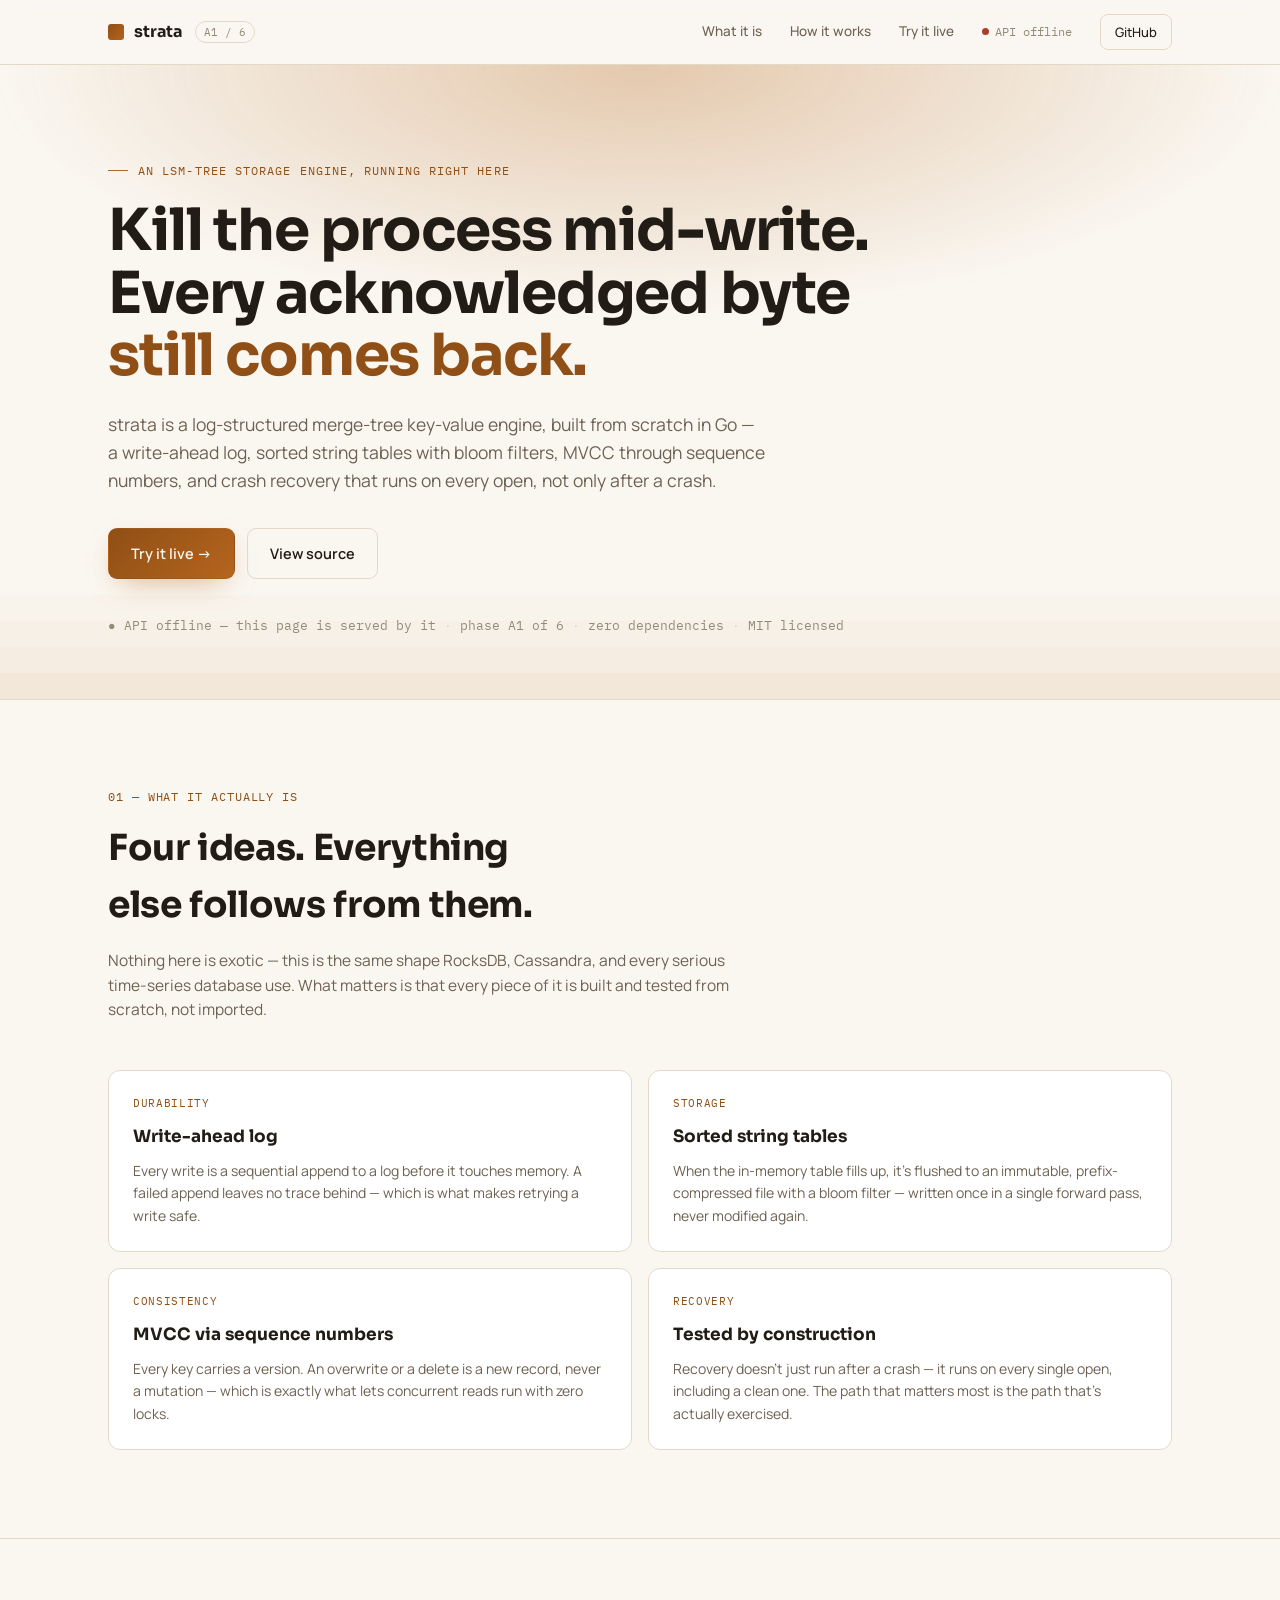
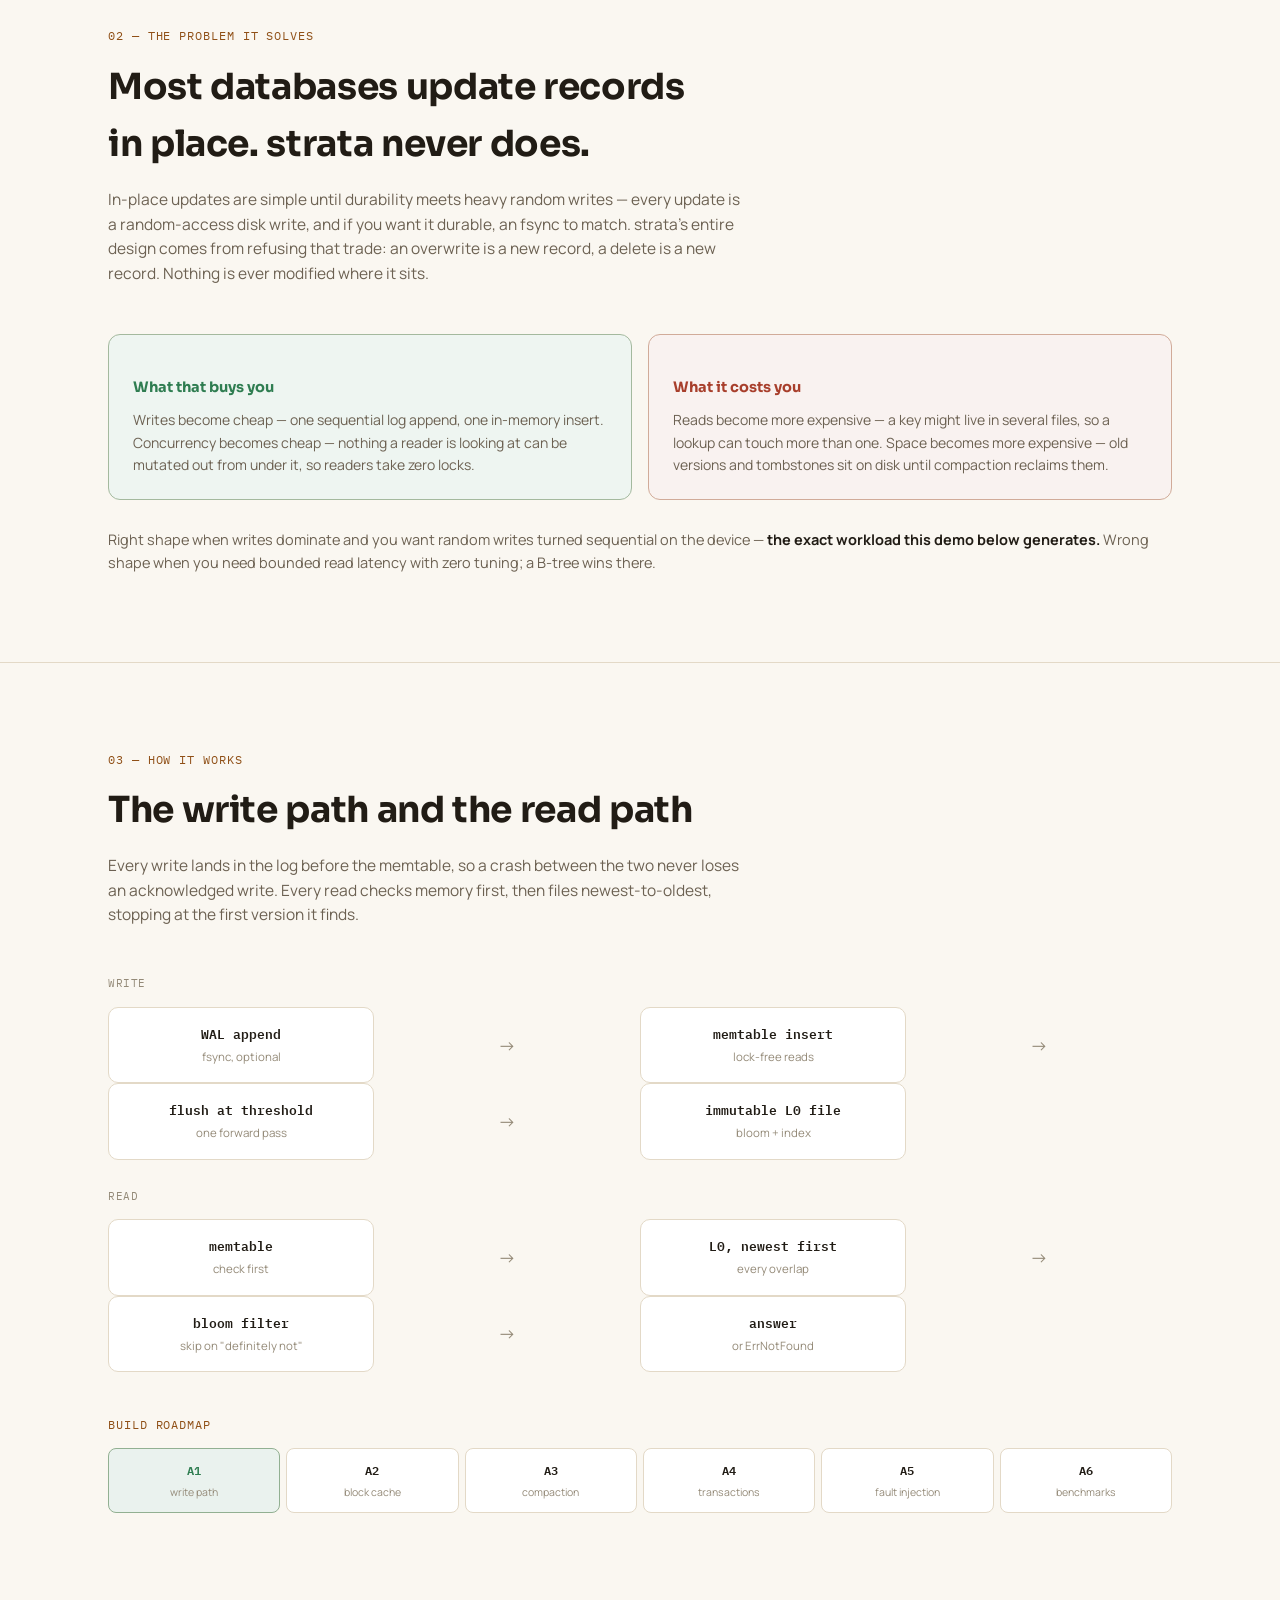
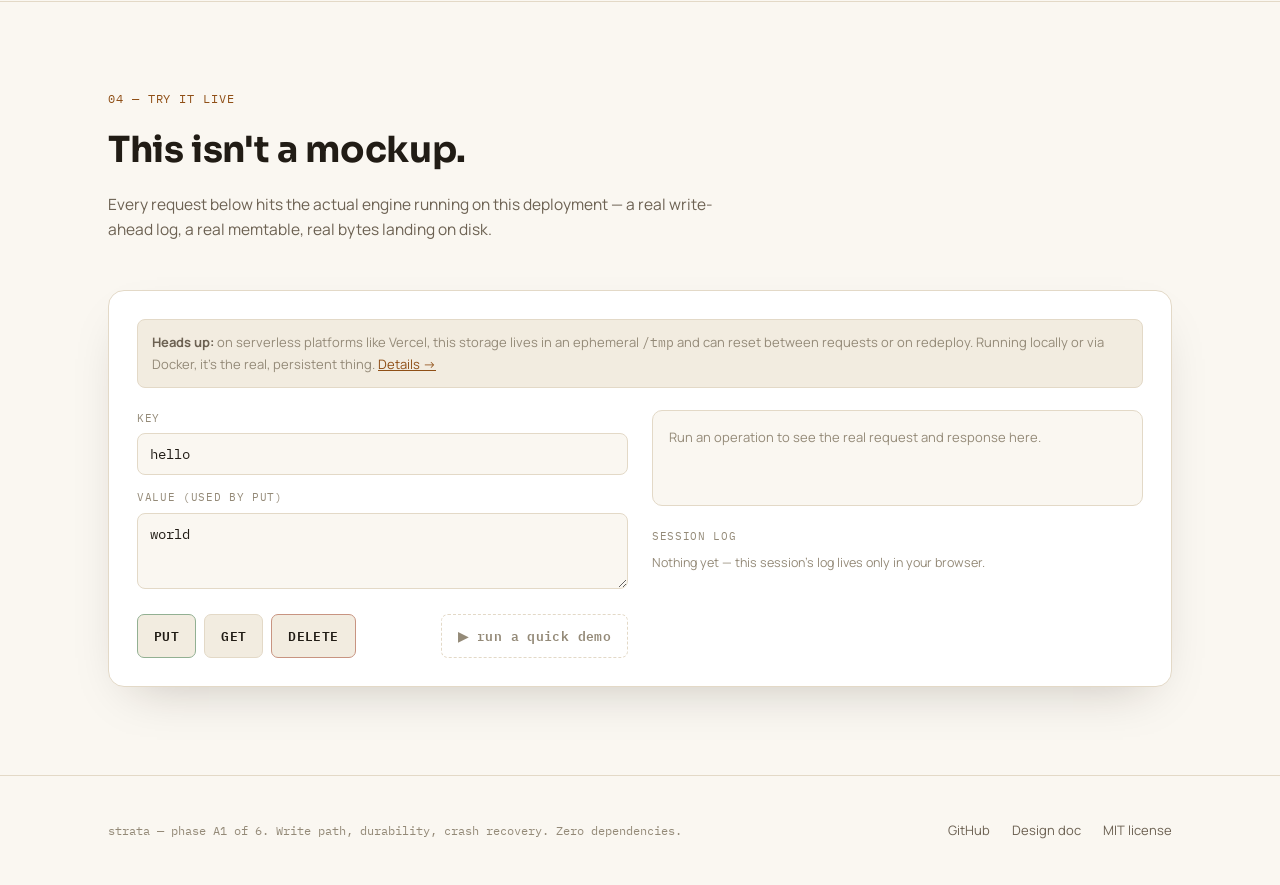
==== cmd/server/web/index.html @ c030b18a "feat(web): embed a real frontend and serve it at / Adds cmd/server/web/index.html - a landing page e" ====
<!doctype html>
<html lang="en">
<head>
<meta charset="utf-8">
<meta name="viewport" content="width=device-width, initial-scale=1">
<title>strata — an LSM-tree storage engine</title>
<meta name="description" content="strata is a log-structured merge-tree key-value engine built from scratch in Go — write-ahead log, sorted string tables, MVCC, and crash recovery. Try it live.">
<link rel="preconnect" href="https://fonts.googleapis.com">
<link rel="preconnect" href="https://fonts.gstatic.com" crossorigin>
<link href="https://fonts.googleapis.com/css2?family=Sora:wght@400;600;700;800&family=Manrope:wght@400;500;600;700&family=IBM+Plex+Mono:wght@400;500;600&display=swap" rel="stylesheet">
<style>
:root{
  color-scheme: dark;
  --bg:#0c0a08; --surface:#151210; --surface-2:#1d1813; --border:#332b22;
  --text:#f4efe6; --text-dim:#b6ab99; --text-faint:#7c7263;
  --accent:#e3963f; --accent-strong:#f2ab5c; --accent-ink:#1c1108;
  --good:#5fbf86; --warn:#d9a544; --bad:#e2694f;
  --shadow: 0 20px 60px -20px rgba(0,0,0,.6);
  --sans:"Manrope",-apple-system,"Segoe UI",sans-serif;
  --display:"Sora",var(--sans);
  --mono:"IBM Plex Mono",ui-monospace,SFMono-Regular,Menlo,monospace;
  --maxw:1120px;
}
@media (prefers-color-scheme: light){
  :root:not([data-theme="dark"]){
    color-scheme: light;
    --bg:#faf7f1; --surface:#ffffff; --surface-2:#f2ece0; --border:#e3d9c7;
    --text:#211c15; --text-dim:#6c6152; --text-faint:#948a78;
    --accent:#b5651d; --accent-strong:#8f4f16; --accent-ink:#fff6ea;
    --good:#2f7d51; --warn:#93690f; --bad:#a83f2c;
    --shadow: 0 20px 50px -24px rgba(30,20,5,.25);
  }
}
:root[data-theme="light"]{
  color-scheme: light;
  --bg:#faf7f1; --surface:#ffffff; --surface-2:#f2ece0; --border:#e3d9c7;
  --text:#211c15; --text-dim:#6c6152; --text-faint:#948a78;
  --accent:#b5651d; --accent-strong:#8f4f16; --accent-ink:#fff6ea;
  --good:#2f7d51; --warn:#93690f; --bad:#a83f2c;
  --shadow: 0 20px 50px -24px rgba(30,20,5,.25);
}
*{box-sizing:border-box;}
html{scroll-behavior:smooth;}
@media (prefers-reduced-motion: reduce){ html{scroll-behavior:auto;} *{animation-duration:.001ms !important; transition-duration:.001ms !important;} }
body{
  margin:0; background:var(--bg); color:var(--text); font-family:var(--sans);
  line-height:1.6; font-size:16px; -webkit-font-smoothing:antialiased;
}
h1,h2,h3{ font-family:var(--display); font-weight:700; text-wrap:balance; margin:0; color:var(--text); }
p{ margin:0; color:var(--text-dim); }
a{ color:inherit; }
code,.mono{ font-family:var(--mono); }
::selection{ background:var(--accent); color:var(--accent-ink); }
.wrap{ max-width:var(--maxw); margin:0 auto; padding:0 28px; }
@media (max-width:640px){ .wrap{ padding:0 20px; } }
.reveal{ opacity:0; transform:translateY(16px); transition:opacity .6s ease, transform .6s ease; }
.reveal.in{ opacity:1; transform:none; }

/* ---------- nav ---------- */
nav.top{
  position:sticky; top:0; z-index:50; backdrop-filter:blur(10px);
  background:color-mix(in srgb, var(--bg) 78%, transparent);
  border-bottom:1px solid var(--border);
}
nav.top .row{ display:flex; align-items:center; justify-content:space-between; height:64px; }
.brand{ display:flex; align-items:center; gap:10px; text-decoration:none; }
.brand .mark{ width:16px; height:16px; border-radius:3px; background:linear-gradient(135deg,var(--accent-strong),var(--accent)); flex:none; }
.brand b{ font-family:var(--display); font-size:16px; letter-spacing:-0.01em; }
.brand .phase{ font-family:var(--mono); font-size:10.5px; color:var(--text-faint); border:1px solid var(--border); border-radius:20px; padding:2px 8px; margin-left:2px; }
.navlinks{ display:flex; align-items:center; gap:28px; }
.navlinks a{ font-size:13.5px; color:var(--text-dim); text-decoration:none; font-weight:500; }
.navlinks a:hover{ color:var(--text); }
.navlinks .cta{ color:var(--text); border:1px solid var(--border); border-radius:8px; padding:7px 14px; font-size:13px; }
.navlinks .cta:hover{ border-color:var(--accent); color:var(--accent-strong); }
@media (max-width:760px){ .navlinks a:not(.cta):not(.status){ display:none; } }
.status{ display:flex; align-items:center; gap:6px; font-family:var(--mono); font-size:11.5px; color:var(--text-faint); }
.status .dot{ width:7px; height:7px; border-radius:50%; background:var(--text-faint); flex:none; }
.status.online .dot{ background:var(--good); box-shadow:0 0 0 3px color-mix(in srgb, var(--good) 25%, transparent); }
.status.offline .dot{ background:var(--bad); }

/* ---------- hero ---------- */
.hero{ position:relative; overflow:hidden; padding:96px 0 64px; }
.hero .glow{
  position:absolute; inset:-20% -10% auto -10%; height:640px; z-index:0; pointer-events:none;
  background: radial-gradient(60% 55% at 50% 20%, color-mix(in srgb, var(--accent) 32%, transparent), transparent 70%);
  filter: blur(10px);
}
.bands{ position:absolute; left:0; right:0; bottom:0; height:220px; z-index:0; pointer-events:none; opacity:.5;
  mask-image:linear-gradient(to bottom, transparent, black 60%);
}
.bands span{ position:absolute; left:0; right:0; height:26px; }
.hero .inner{ position:relative; z-index:1; max-width:820px; }
.eyebrow{ font-family:var(--mono); font-size:12px; letter-spacing:.09em; text-transform:uppercase; color:var(--accent-strong); margin-bottom:20px; display:flex; align-items:center; gap:10px; }
.eyebrow::before{ content:""; width:20px; height:1px; background:var(--accent); }
.hero h1{ font-size:clamp(34px,5.4vw,58px); line-height:1.08; letter-spacing:-0.02em; margin-bottom:22px; }
.hero h1 em{ font-style:normal; color:var(--accent-strong); }
.hero .lede{ font-size:17.5px; color:var(--text-dim); max-width:60ch; margin-bottom:34px; }
.ctarow{ display:flex; flex-wrap:wrap; gap:12px; margin-bottom:36px; }
.btn{ font-family:var(--sans); font-weight:600; font-size:14.5px; padding:13px 22px; border-radius:9px; text-decoration:none; display:inline-flex; align-items:center; gap:8px; border:1px solid transparent; cursor:pointer; }
.btn-primary{ background:linear-gradient(135deg,var(--accent-strong),var(--accent)); color:var(--accent-ink); box-shadow:0 10px 30px -12px color-mix(in srgb, var(--accent) 60%, transparent); }
.btn-primary:hover{ filter:brightness(1.06); }
.btn-ghost{ color:var(--text); border-color:var(--border); background:transparent; }
.btn-ghost:hover{ border-color:var(--accent); color:var(--accent-strong); }
.stripline{ font-family:var(--mono); font-size:12.5px; color:var(--text-faint); display:flex; gap:8px; align-items:center; flex-wrap:wrap; }
.stripline .sep{ color:var(--border); }

/* ---------- sections ---------- */
section{ padding:88px 0; border-top:1px solid var(--border); }
@media (max-width:640px){ section{ padding:60px 0; } }
.sec-head{ max-width:640px; margin-bottom:48px; }
.sec-eyebrow{ font-family:var(--mono); font-size:11.5px; letter-spacing:.08em; text-transform:uppercase; color:var(--accent-strong); margin-bottom:12px; }
.sec-head h2{ font-size:clamp(26px,3.4vw,36px); margin-bottom:14px; letter-spacing:-0.01em; }
.sec-head p{ font-size:15.5px; }

.grid4{ display:grid; grid-template-columns:repeat(2,1fr); gap:16px; }
@media (max-width:760px){ .grid4{ grid-template-columns:1fr; } }
.card{ background:var(--surface); border:1px solid var(--border); border-radius:12px; padding:24px; }
.card .k{ font-family:var(--mono); font-size:11px; color:var(--accent-strong); text-transform:uppercase; letter-spacing:.06em; margin-bottom:10px; }
.card h3{ font-size:17px; margin-bottom:10px; }
.card p{ font-size:14px; }

.twocol{ display:grid; grid-template-columns:1fr 1fr; gap:16px; margin:28px 0; }
@media (max-width:760px){ .twocol{ grid-template-columns:1fr; } }
.panel{ border-radius:12px; padding:22px 24px; border:1px solid var(--border); }
.panel.good{ background:color-mix(in srgb, var(--good) 8%, var(--surface)); border-color:color-mix(in srgb, var(--good) 35%, var(--border)); }
.panel.bad{ background:color-mix(in srgb, var(--bad) 7%, var(--surface)); border-color:color-mix(in srgb, var(--bad) 30%, var(--border)); }
.panel h4{ font-family:var(--display); font-size:14.5px; margin-bottom:10px; }
.panel.good h4{ color:var(--good); }
.panel.bad h4{ color:var(--bad); }
.panel p{ font-size:14px; }
.verdict{ font-size:14.5px; color:var(--text-dim); margin-top:8px; }
.verdict b{ color:var(--text); }

/* ---------- architecture ---------- */
.flow{ display:grid; grid-template-columns:repeat(4,1fr); gap:0; align-items:stretch; margin-bottom:36px; }
@media (max-width:820px){ .flow{ grid-template-columns:1fr; } .flow .arrow{ transform:rotate(90deg); margin:4px auto; } }
.flowstep{ background:var(--surface); border:1px solid var(--border); border-radius:10px; padding:16px; text-align:center; }
.flowstep .t{ font-family:var(--mono); font-size:12.5px; color:var(--text); font-weight:600; margin-bottom:4px; }
.flowstep .d{ font-size:11.5px; color:var(--text-faint); }
.arrow{ display:flex; align-items:center; justify-content:center; color:var(--text-faint); font-size:18px; }
.flowrow{ display:flex; align-items:center; gap:8px; margin-bottom:14px; }
.flowrow .lab{ font-family:var(--mono); font-size:11px; color:var(--text-faint); width:52px; flex:none; text-transform:uppercase; letter-spacing:.05em; }

.roadmap{ display:flex; gap:6px; margin-top:8px; }
.rstep{ flex:1; border-radius:8px; padding:12px 10px; text-align:center; border:1px solid var(--border); background:var(--surface); }
.rstep.done{ border-color:color-mix(in srgb, var(--good) 45%, var(--border)); background:color-mix(in srgb, var(--good) 10%, var(--surface)); }
.rstep .id{ font-family:var(--mono); font-size:12px; font-weight:600; color:var(--text); }
.rstep.done .id{ color:var(--good); }
.rstep .lab{ font-size:10.5px; color:var(--text-faint); margin-top:3px; }

/* ---------- playground ---------- */
.playground{ background:var(--surface); border:1px solid var(--border); border-radius:16px; padding:28px; box-shadow:var(--shadow); }
.pg-note{ font-size:13px; color:var(--text-faint); margin-bottom:22px; padding:12px 14px; background:var(--surface-2); border-radius:8px; border:1px solid var(--border); }
.pg-note b{ color:var(--text-dim); }
.pg-grid{ display:grid; grid-template-columns:1fr 1fr; gap:24px; }
@media (max-width:880px){ .pg-grid{ grid-template-columns:1fr; } }
.field{ margin-bottom:14px; }
.field label{ display:block; font-family:var(--mono); font-size:11px; text-transform:uppercase; letter-spacing:.06em; color:var(--text-faint); margin-bottom:6px; }
.field input, .field textarea{
  width:100%; background:var(--bg); border:1px solid var(--border); border-radius:8px;
  color:var(--text); font-family:var(--mono); font-size:13.5px; padding:11px 12px; resize:vertical;
}
.field input:focus, .field textarea:focus{ outline:2px solid var(--accent); outline-offset:-1px; border-color:var(--accent); }
.field textarea{ min-height:76px; }
.btnrow{ display:flex; gap:8px; flex-wrap:wrap; margin-top:18px; }
.op-btn{ font-family:var(--mono); font-size:12.5px; font-weight:600; padding:10px 16px; border-radius:7px; border:1px solid var(--border); background:var(--surface-2); color:var(--text); cursor:pointer; letter-spacing:.03em; }
.op-btn:hover{ border-color:var(--accent); color:var(--accent-strong); }
.op-btn.put{ border-color:color-mix(in srgb, var(--good) 45%, var(--border)); }
.op-btn.del{ border-color:color-mix(in srgb, var(--bad) 45%, var(--border)); }
.op-btn.demo{ margin-left:auto; background:transparent; border-style:dashed; color:var(--text-faint); }
@media (max-width:480px){ .op-btn.demo{ margin-left:0; } }

.resp{ background:var(--bg); border:1px solid var(--border); border-radius:10px; padding:16px; min-height:96px; }
.resp .line1{ display:flex; align-items:center; gap:10px; margin-bottom:10px; flex-wrap:wrap; }
.resp .req{ font-family:var(--mono); font-size:12.5px; color:var(--text-dim); }
.badge{ font-family:var(--mono); font-size:11px; font-weight:600; padding:2px 8px; border-radius:20px; border:1px solid; }
.badge.s2{ color:var(--good); border-color:color-mix(in srgb, var(--good) 45%, var(--border)); }
.badge.s4{ color:var(--warn); border-color:color-mix(in srgb, var(--warn) 45%, var(--border)); }
.badge.s5{ color:var(--bad); border-color:color-mix(in srgb, var(--bad) 45%, var(--border)); }
.lat{ font-family:var(--mono); font-size:11px; color:var(--text-faint); margin-left:auto; }
.resp pre{ margin:0; font-family:var(--mono); font-size:12.5px; color:var(--text); white-space:pre-wrap; word-break:break-word; }
.resp .empty{ color:var(--text-faint); font-size:13px; font-family:var(--sans); }

.log{ margin-top:22px; }
.log .lh{ font-family:var(--mono); font-size:11px; text-transform:uppercase; letter-spacing:.06em; color:var(--text-faint); margin-bottom:8px; }
.logitem{ display:flex; gap:10px; align-items:baseline; font-family:var(--mono); font-size:12px; padding:6px 0; border-bottom:1px solid var(--border); color:var(--text-dim); }
.logitem:last-child{ border-bottom:none; }
.logitem .m{ font-weight:700; width:52px; flex:none; }
.logitem .m.PUT{ color:var(--good); } .logitem .m.GET{ color:var(--accent-strong); } .logitem .m.DELETE{ color:var(--bad); }
.logitem .k{ color:var(--text); flex:1; overflow:hidden; text-overflow:ellipsis; white-space:nowrap; }
.logitem .s{ color:var(--text-faint); }
.logempty{ font-size:12.5px; color:var(--text-faint); font-family:var(--sans); }

/* ---------- footer ---------- */
footer{ border-top:1px solid var(--border); padding:44px 0; }
.foot-row{ display:flex; justify-content:space-between; align-items:center; flex-wrap:wrap; gap:16px; }
.footlinks{ display:flex; gap:22px; flex-wrap:wrap; }
.footlinks a{ font-size:13px; color:var(--text-dim); text-decoration:none; }
.footlinks a:hover{ color:var(--accent-strong); }
.foot-tag{ font-family:var(--mono); font-size:12px; color:var(--text-faint); }
</style>
</head>
<body>

<nav class="top">
  <div class="wrap row">
    <a class="brand" href="#top">
      <span class="mark"></span><b>strata</b><span class="phase">A1 / 6</span>
    </a>
    <div class="navlinks">
      <a href="#what">What it is</a>
      <a href="#how">How it works</a>
      <a href="#app">Try it live</a>
      <span class="status" id="nav-status"><span class="dot"></span><span class="txt">checking</span></span>
      <a class="cta" href="https://github.com/ramkirangaruda/strata" target="_blank" rel="noopener">GitHub</a>
    </div>
  </div>
</nav>

<div id="top"></div>
<header class="hero">
  <div class="glow" aria-hidden="true"></div>
  <div class="bands" aria-hidden="true">
    <span style="bottom:0;   background:color-mix(in srgb, var(--accent) 22%, transparent);"></span>
    <span style="bottom:26px; background:color-mix(in srgb, var(--accent) 14%, transparent);"></span>
    <span style="bottom:52px; background:color-mix(in srgb, var(--accent) 9%, transparent);"></span>
    <span style="bottom:78px; background:color-mix(in srgb, var(--accent) 5%, transparent);"></span>
  </div>
  <div class="wrap">
    <div class="inner">
      <div class="eyebrow">An LSM-tree storage engine, running right here</div>
      <h1>Kill the process mid-write.<br>Every acknowledged byte <em>still comes back.</em></h1>
      <p class="lede">strata is a log-structured merge-tree key-value engine, built from scratch in Go — a write-ahead log, sorted string tables with bloom filters, MVCC through sequence numbers, and crash recovery that runs on every open, not only after a crash.</p>
      <div class="ctarow">
        <a href="#app" class="btn btn-primary">Try it live →</a>
        <a href="https://github.com/ramkirangaruda/strata" target="_blank" rel="noopener" class="btn btn-ghost">View source</a>
      </div>
      <div class="stripline">
        <span id="hero-status">● checking API status</span>
        <span class="sep">·</span><span>phase A1 of 6</span>
        <span class="sep">·</span><span>zero dependencies</span>
        <span class="sep">·</span><span>MIT licensed</span>
      </div>
    </div>
  </div>
</header>

<section id="what">
  <div class="wrap">
    <div class="sec-head reveal">
      <div class="sec-eyebrow">01 — What it actually is</div>
      <h2>Four ideas. Everything else follows from them.</h2>
      <p>Nothing here is exotic — this is the same shape RocksDB, Cassandra, and every serious time-series database use. What matters is that every piece of it is built and tested from scratch, not imported.</p>
    </div>
    <div class="grid4">
      <div class="card reveal"><div class="k">Durability</div><h3>Write-ahead log</h3><p>Every write is a sequential append to a log before it touches memory. A failed append leaves no trace behind — which is what makes retrying a write safe.</p></div>
      <div class="card reveal"><div class="k">Storage</div><h3>Sorted string tables</h3><p>When the in-memory table fills up, it's flushed to an immutable, prefix-compressed file with a bloom filter — written once in a single forward pass, never modified again.</p></div>
      <div class="card reveal"><div class="k">Consistency</div><h3>MVCC via sequence numbers</h3><p>Every key carries a version. An overwrite or a delete is a new record, never a mutation — which is exactly what lets concurrent reads run with zero locks.</p></div>
      <div class="card reveal"><div class="k">Recovery</div><h3>Tested by construction</h3><p>Recovery doesn't just run after a crash — it runs on every single open, including a clean one. The path that matters most is the path that's actually exercised.</p></div>
    </div>
  </div>
</section>

<section id="why">
  <div class="wrap">
    <div class="sec-head reveal">
      <div class="sec-eyebrow">02 — The problem it solves</div>
      <h2>Most databases update records in place. strata never does.</h2>
      <p>In-place updates are simple until durability meets heavy random writes — every update is a random-access disk write, and if you want it durable, an fsync to match. strata's entire design comes from refusing that trade: an overwrite is a new record, a delete is a new record. Nothing is ever modified where it sits.</p>
    </div>
    <div class="twocol">
      <div class="panel good reveal">
        <h4>What that buys you</h4>
        <p>Writes become cheap — one sequential log append, one in-memory insert. Concurrency becomes cheap — nothing a reader is looking at can be mutated out from under it, so readers take zero locks.</p>
      </div>
      <div class="panel bad reveal">
        <h4>What it costs you</h4>
        <p>Reads become more expensive — a key might live in several files, so a lookup can touch more than one. Space becomes more expensive — old versions and tombstones sit on disk until compaction reclaims them.</p>
      </div>
    </div>
    <p class="verdict reveal">Right shape when writes dominate and you want random writes turned sequential on the device — <b>the exact workload this demo below generates.</b> Wrong shape when you need bounded read latency with zero tuning; a B-tree wins there.</p>
  </div>
</section>

<section id="how">
  <div class="wrap">
    <div class="sec-head reveal">
      <div class="sec-eyebrow">03 — How it works</div>
      <h2>The write path and the read path</h2>
      <p>Every write lands in the log before the memtable, so a crash between the two never loses an acknowledged write. Every read checks memory first, then files newest-to-oldest, stopping at the first version it finds.</p>
    </div>

    <div class="reveal">
      <div class="flowrow"><div class="lab">write</div></div>
      <div class="flow" style="margin-bottom:28px;">
        <div class="flowstep"><div class="t">WAL append</div><div class="d">fsync, optional</div></div>
        <div class="arrow">→</div>
        <div class="flowstep"><div class="t">memtable insert</div><div class="d">lock-free reads</div></div>
        <div class="arrow">→</div>
        <div class="flowstep"><div class="t">flush at threshold</div><div class="d">one forward pass</div></div>
        <div class="arrow">→</div>
        <div class="flowstep"><div class="t">immutable L0 file</div><div class="d">bloom + index</div></div>
      </div>
      <div class="flowrow"><div class="lab">read</div></div>
      <div class="flow">
        <div class="flowstep"><div class="t">memtable</div><div class="d">check first</div></div>
        <div class="arrow">→</div>
        <div class="flowstep"><div class="t">L0, newest first</div><div class="d">every overlap</div></div>
        <div class="arrow">→</div>
        <div class="flowstep"><div class="t">bloom filter</div><div class="d">skip on "definitely not"</div></div>
        <div class="arrow">→</div>
        <div class="flowstep"><div class="t">answer</div><div class="d">or ErrNotFound</div></div>
      </div>
    </div>

    <div class="reveal" style="margin-top:44px;">
      <div class="sec-eyebrow" style="margin-bottom:14px;">Build roadmap</div>
      <div class="roadmap">
        <div class="rstep done"><div class="id">A1</div><div class="lab">write path</div></div>
        <div class="rstep"><div class="id">A2</div><div class="lab">block cache</div></div>
        <div class="rstep"><div class="id">A3</div><div class="lab">compaction</div></div>
        <div class="rstep"><div class="id">A4</div><div class="lab">transactions</div></div>
        <div class="rstep"><div class="id">A5</div><div class="lab">fault injection</div></div>
        <div class="rstep"><div class="id">A6</div><div class="lab">benchmarks</div></div>
      </div>
    </div>
  </div>
</section>

<section id="app">
  <div class="wrap">
    <div class="sec-head reveal">
      <div class="sec-eyebrow">04 — Try it live</div>
      <h2>This isn't a mockup.</h2>
      <p>Every request below hits the actual engine running on this deployment — a real write-ahead log, a real memtable, real bytes landing on disk.</p>
    </div>

    <div class="playground reveal">
      <div class="pg-note" id="pg-note">
        <b>Heads up:</b> on serverless platforms like Vercel, this storage lives in an ephemeral <code>/tmp</code> and can reset between requests or on redeploy. Running locally or via Docker, it's the real, persistent thing. <a href="https://github.com/ramkirangaruda/strata/blob/main/docs/DEPLOYMENT.md" target="_blank" rel="noopener" style="color:var(--accent-strong);">Details →</a>
      </div>

      <div class="pg-grid">
        <div>
          <div class="field">
            <label for="pg-key">Key</label>
            <input id="pg-key" type="text" value="hello" spellcheck="false" autocomplete="off">
          </div>
          <div class="field">
            <label for="pg-val">Value (used by PUT)</label>
            <textarea id="pg-val" spellcheck="false">world</textarea>
          </div>
          <div class="btnrow">
            <button class="op-btn put" data-op="PUT">PUT</button>
            <button class="op-btn" data-op="GET">GET</button>
            <button class="op-btn del" data-op="DELETE">DELETE</button>
            <button class="op-btn demo" id="pg-demo" type="button">▶ run a quick demo</button>
          </div>
        </div>

        <div>
          <div class="resp" id="pg-resp">
            <div class="empty">Run an operation to see the real request and response here.</div>
          </div>
          <div class="log">
            <div class="lh">Session log</div>
            <div id="pg-log"><div class="logempty">Nothing yet — this session's log lives only in your browser.</div></div>
          </div>
        </div>
      </div>
    </div>
  </div>
</section>

<footer>
  <div class="wrap foot-row">
    <div class="foot-tag">strata — phase A1 of 6. Write path, durability, crash recovery. Zero dependencies.</div>
    <div class="footlinks">
      <a href="https://github.com/ramkirangaruda/strata" target="_blank" rel="noopener">GitHub</a>
      <a href="https://github.com/ramkirangaruda/strata/blob/main/docs/DESIGN.md" target="_blank" rel="noopener">Design doc</a>
      <a href="https://github.com/ramkirangaruda/strata/blob/main/LICENSE" target="_blank" rel="noopener">MIT license</a>
    </div>
  </div>
</footer>

<script>
(function(){
  "use strict";

  // ---- scroll reveal ----
  var reduced = window.matchMedia("(prefers-reduced-motion: reduce)").matches;
  var els = document.querySelectorAll(".reveal");
  if (reduced || !("IntersectionObserver" in window)) {
    els.forEach(function(e){ e.classList.add("in"); });
  } else {
    var io = new IntersectionObserver(function(entries){
      entries.forEach(function(en){ if (en.isIntersecting){ en.target.classList.add("in"); io.unobserve(en.target); } });
    }, {threshold:0.12});
    els.forEach(function(e){ io.observe(e); });
  }

  // ---- health check ----
  function setStatus(online){
    var nav = document.getElementById("nav-status");
    var hero = document.getElementById("hero-status");
    if (online === null) {
      nav.className = "status"; nav.querySelector(".txt").textContent = "checking";
      hero.textContent = "● checking API status";
      return;
    }
    nav.className = "status " + (online ? "online" : "offline");
    nav.querySelector(".txt").textContent = online ? "API online" : "API offline";
    hero.textContent = (online ? "● API online" : "● API offline") + " — this page is served by it";
  }
  setStatus(null);
  fetch("/healthz").then(function(r){ setStatus(r.ok); }).catch(function(){ setStatus(false); });

  // ---- playground ----
  var keyEl = document.getElementById("pg-key");
  var valEl = document.getElementById("pg-val");
  var respEl = document.getElementById("pg-resp");
  var logEl = document.getElementById("pg-log");
  var logEntries = [];

  function badgeClass(status){
    if (status >= 200 && status < 300) return "s2";
    if (status >= 400 && status < 500) return "s4";
    return "s5";
  }

  function renderResponse(method, path, status, ms, bodyText, isJSON){
    var badge = '<span class="badge ' + badgeClass(status) + '">' + status + '</span>';
    var body = bodyText && bodyText.length ? bodyText : "(empty body)";
    if (isJSON) {
      try { body = JSON.stringify(JSON.parse(bodyText), null, 2); } catch(e) {}
    }
    respEl.innerHTML =
      '<div class="line1"><span class="req">' + method + ' ' + path + '</span>' + badge +
      '<span class="lat">' + ms + ' ms</span></div>' +
      '<pre>' + body.replace(/&/g,"&amp;").replace(/</g,"&lt;") + '</pre>';
  }

  function pushLog(method, key, status){
    logEntries.unshift({method:method, key:key, status:status, t:new Date()});
    logEntries = logEntries.slice(0, 25);
    logEl.innerHTML = logEntries.map(function(e){
      var hh = e.t.toTimeString().slice(0,8);
      return '<div class="logitem"><span class="m ' + e.method + '">' + e.method + '</span>' +
        '<span class="k">' + e.key.replace(/&/g,"&amp;").replace(/</g,"&lt;") + '</span>' +
        '<span class="s">' + e.status + ' · ' + hh + '</span></div>';
    }).join("");
  }

  function run(method){
    var key = keyEl.value.trim();
    if (!key) { keyEl.focus(); return Promise.resolve(); }
    var path = "/kv/" + encodeURIComponent(key);
    var opts = { method: method };
    if (method === "PUT") opts.body = valEl.value;
    var start = performance.now();
    return fetch(path, opts).then(function(r){
      var ms = Math.round(performance.now() - start);
      var ct = r.headers.get("content-type") || "";
      return r.text().then(function(text){
        renderResponse(method, path, r.status, ms, text, ct.indexOf("json") !== -1);
        pushLog(method, key, r.status);
        return r.status;
      });
    }).catch(function(err){
      var ms = Math.round(performance.now() - start);
      renderResponse(method, path, 0, ms, "request failed: " + err, false);
      pushLog(method, key, "ERR");
    });
  }

  document.querySelectorAll(".op-btn[data-op]").forEach(function(btn){
    btn.addEventListener("click", function(){ run(btn.getAttribute("data-op")); });
  });

  document.getElementById("pg-demo").addEventListener("click", function(){
    var demoKey = "demo-" + Math.floor(Math.random()*100000);
    keyEl.value = demoKey;
    valEl.value = "hello from the live demo";
    var btn = this;
    btn.disabled = true; btn.textContent = "running…";
    run("PUT")
      .then(function(){ return new Promise(function(res){ setTimeout(res, 500); }); })
      .then(function(){ return run("GET"); })
      .then(function(){ return new Promise(function(res){ setTimeout(res, 500); }); })
      .then(function(){ return run("DELETE"); })
      .then(function(){ return new Promise(function(res){ setTimeout(res, 400); }); })
      .then(function(){ return run("GET"); })
      .then(function(){ btn.disabled = false; btn.textContent = "▶ run a quick demo"; });
  });
})();
</script>
</body>
</html>
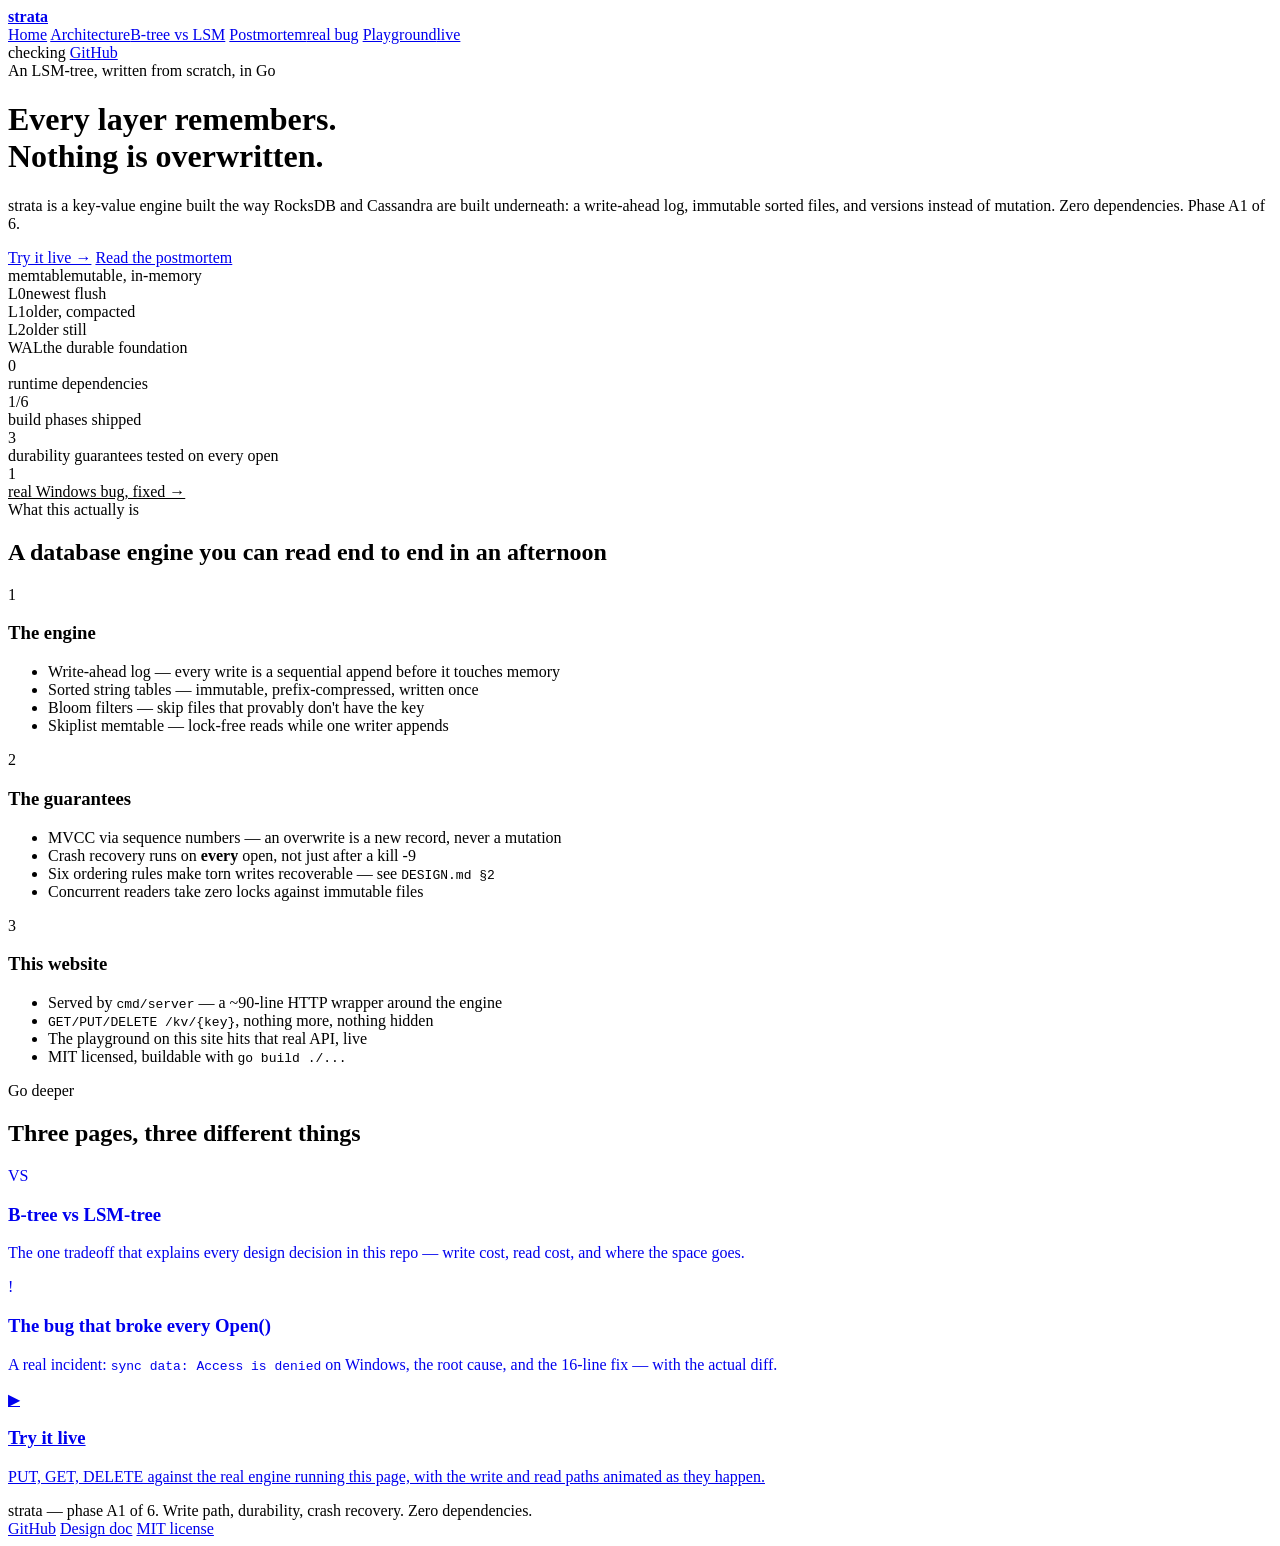
==== commit 0e6d0f93: "fixes in ui and playground" ====
--- a/cmd/server/web/index.html
+++ b/cmd/server/web/index.html
@@ -7,367 +7,122 @@
 <meta name="description" content="strata is a log-structured merge-tree key-value engine built from scratch in Go — write-ahead log, sorted string tables, MVCC, and crash recovery. Try it live.">
 <link rel="preconnect" href="https://fonts.googleapis.com">
 <link rel="preconnect" href="https://fonts.gstatic.com" crossorigin>
-<link href="https://fonts.googleapis.com/css2?family=Sora:wght@400;600;700;800&family=Manrope:wght@400;500;600;700&family=IBM+Plex+Mono:wght@400;500;600&display=swap" rel="stylesheet">
-<style>
-:root{
-  color-scheme: dark;
-  --bg:#0c0a08; --surface:#151210; --surface-2:#1d1813; --border:#332b22;
-  --text:#f4efe6; --text-dim:#b6ab99; --text-faint:#7c7263;
-  --accent:#e3963f; --accent-strong:#f2ab5c; --accent-ink:#1c1108;
-  --good:#5fbf86; --warn:#d9a544; --bad:#e2694f;
-  --shadow: 0 20px 60px -20px rgba(0,0,0,.6);
-  --sans:"Manrope",-apple-system,"Segoe UI",sans-serif;
-  --display:"Sora",var(--sans);
-  --mono:"IBM Plex Mono",ui-monospace,SFMono-Regular,Menlo,monospace;
-  --maxw:1120px;
-}
-@media (prefers-color-scheme: light){
-  :root:not([data-theme="dark"]){
-    color-scheme: light;
-    --bg:#faf7f1; --surface:#ffffff; --surface-2:#f2ece0; --border:#e3d9c7;
-    --text:#211c15; --text-dim:#6c6152; --text-faint:#948a78;
-    --accent:#b5651d; --accent-strong:#8f4f16; --accent-ink:#fff6ea;
-    --good:#2f7d51; --warn:#93690f; --bad:#a83f2c;
-    --shadow: 0 20px 50px -24px rgba(30,20,5,.25);
-  }
-}
-:root[data-theme="light"]{
-  color-scheme: light;
-  --bg:#faf7f1; --surface:#ffffff; --surface-2:#f2ece0; --border:#e3d9c7;
-  --text:#211c15; --text-dim:#6c6152; --text-faint:#948a78;
-  --accent:#b5651d; --accent-strong:#8f4f16; --accent-ink:#fff6ea;
-  --good:#2f7d51; --warn:#93690f; --bad:#a83f2c;
-  --shadow: 0 20px 50px -24px rgba(30,20,5,.25);
-}
-*{box-sizing:border-box;}
-html{scroll-behavior:smooth;}
-@media (prefers-reduced-motion: reduce){ html{scroll-behavior:auto;} *{animation-duration:.001ms !important; transition-duration:.001ms !important;} }
-body{
-  margin:0; background:var(--bg); color:var(--text); font-family:var(--sans);
-  line-height:1.6; font-size:16px; -webkit-font-smoothing:antialiased;
-}
-h1,h2,h3{ font-family:var(--display); font-weight:700; text-wrap:balance; margin:0; color:var(--text); }
-p{ margin:0; color:var(--text-dim); }
-a{ color:inherit; }
-code,.mono{ font-family:var(--mono); }
-::selection{ background:var(--accent); color:var(--accent-ink); }
-.wrap{ max-width:var(--maxw); margin:0 auto; padding:0 28px; }
-@media (max-width:640px){ .wrap{ padding:0 20px; } }
-.reveal{ opacity:0; transform:translateY(16px); transition:opacity .6s ease, transform .6s ease; }
-.reveal.in{ opacity:1; transform:none; }
-
-/* ---------- nav ---------- */
-nav.top{
-  position:sticky; top:0; z-index:50; backdrop-filter:blur(10px);
-  background:color-mix(in srgb, var(--bg) 78%, transparent);
-  border-bottom:1px solid var(--border);
-}
-nav.top .row{ display:flex; align-items:center; justify-content:space-between; height:64px; }
-.brand{ display:flex; align-items:center; gap:10px; text-decoration:none; }
-.brand .mark{ width:16px; height:16px; border-radius:3px; background:linear-gradient(135deg,var(--accent-strong),var(--accent)); flex:none; }
-.brand b{ font-family:var(--display); font-size:16px; letter-spacing:-0.01em; }
-.brand .phase{ font-family:var(--mono); font-size:10.5px; color:var(--text-faint); border:1px solid var(--border); border-radius:20px; padding:2px 8px; margin-left:2px; }
-.navlinks{ display:flex; align-items:center; gap:28px; }
-.navlinks a{ font-size:13.5px; color:var(--text-dim); text-decoration:none; font-weight:500; }
-.navlinks a:hover{ color:var(--text); }
-.navlinks .cta{ color:var(--text); border:1px solid var(--border); border-radius:8px; padding:7px 14px; font-size:13px; }
-.navlinks .cta:hover{ border-color:var(--accent); color:var(--accent-strong); }
-@media (max-width:760px){ .navlinks a:not(.cta):not(.status){ display:none; } }
-.status{ display:flex; align-items:center; gap:6px; font-family:var(--mono); font-size:11.5px; color:var(--text-faint); }
-.status .dot{ width:7px; height:7px; border-radius:50%; background:var(--text-faint); flex:none; }
-.status.online .dot{ background:var(--good); box-shadow:0 0 0 3px color-mix(in srgb, var(--good) 25%, transparent); }
-.status.offline .dot{ background:var(--bad); }
-
-/* ---------- hero ---------- */
-.hero{ position:relative; overflow:hidden; padding:96px 0 64px; }
-.hero .glow{
-  position:absolute; inset:-20% -10% auto -10%; height:640px; z-index:0; pointer-events:none;
-  background: radial-gradient(60% 55% at 50% 20%, color-mix(in srgb, var(--accent) 32%, transparent), transparent 70%);
-  filter: blur(10px);
-}
-.bands{ position:absolute; left:0; right:0; bottom:0; height:220px; z-index:0; pointer-events:none; opacity:.5;
-  mask-image:linear-gradient(to bottom, transparent, black 60%);
-}
-.bands span{ position:absolute; left:0; right:0; height:26px; }
-.hero .inner{ position:relative; z-index:1; max-width:820px; }
-.eyebrow{ font-family:var(--mono); font-size:12px; letter-spacing:.09em; text-transform:uppercase; color:var(--accent-strong); margin-bottom:20px; display:flex; align-items:center; gap:10px; }
-.eyebrow::before{ content:""; width:20px; height:1px; background:var(--accent); }
-.hero h1{ font-size:clamp(34px,5.4vw,58px); line-height:1.08; letter-spacing:-0.02em; margin-bottom:22px; }
-.hero h1 em{ font-style:normal; color:var(--accent-strong); }
-.hero .lede{ font-size:17.5px; color:var(--text-dim); max-width:60ch; margin-bottom:34px; }
-.ctarow{ display:flex; flex-wrap:wrap; gap:12px; margin-bottom:36px; }
-.btn{ font-family:var(--sans); font-weight:600; font-size:14.5px; padding:13px 22px; border-radius:9px; text-decoration:none; display:inline-flex; align-items:center; gap:8px; border:1px solid transparent; cursor:pointer; }
-.btn-primary{ background:linear-gradient(135deg,var(--accent-strong),var(--accent)); color:var(--accent-ink); box-shadow:0 10px 30px -12px color-mix(in srgb, var(--accent) 60%, transparent); }
-.btn-primary:hover{ filter:brightness(1.06); }
-.btn-ghost{ color:var(--text); border-color:var(--border); background:transparent; }
-.btn-ghost:hover{ border-color:var(--accent); color:var(--accent-strong); }
-.stripline{ font-family:var(--mono); font-size:12.5px; color:var(--text-faint); display:flex; gap:8px; align-items:center; flex-wrap:wrap; }
-.stripline .sep{ color:var(--border); }
-
-/* ---------- sections ---------- */
-section{ padding:88px 0; border-top:1px solid var(--border); }
-@media (max-width:640px){ section{ padding:60px 0; } }
-.sec-head{ max-width:640px; margin-bottom:48px; }
-.sec-eyebrow{ font-family:var(--mono); font-size:11.5px; letter-spacing:.08em; text-transform:uppercase; color:var(--accent-strong); margin-bottom:12px; }
-.sec-head h2{ font-size:clamp(26px,3.4vw,36px); margin-bottom:14px; letter-spacing:-0.01em; }
-.sec-head p{ font-size:15.5px; }
-
-.grid4{ display:grid; grid-template-columns:repeat(2,1fr); gap:16px; }
-@media (max-width:760px){ .grid4{ grid-template-columns:1fr; } }
-.card{ background:var(--surface); border:1px solid var(--border); border-radius:12px; padding:24px; }
-.card .k{ font-family:var(--mono); font-size:11px; color:var(--accent-strong); text-transform:uppercase; letter-spacing:.06em; margin-bottom:10px; }
-.card h3{ font-size:17px; margin-bottom:10px; }
-.card p{ font-size:14px; }
-
-.twocol{ display:grid; grid-template-columns:1fr 1fr; gap:16px; margin:28px 0; }
-@media (max-width:760px){ .twocol{ grid-template-columns:1fr; } }
-.panel{ border-radius:12px; padding:22px 24px; border:1px solid var(--border); }
-.panel.good{ background:color-mix(in srgb, var(--good) 8%, var(--surface)); border-color:color-mix(in srgb, var(--good) 35%, var(--border)); }
-.panel.bad{ background:color-mix(in srgb, var(--bad) 7%, var(--surface)); border-color:color-mix(in srgb, var(--bad) 30%, var(--border)); }
-.panel h4{ font-family:var(--display); font-size:14.5px; margin-bottom:10px; }
-.panel.good h4{ color:var(--good); }
-.panel.bad h4{ color:var(--bad); }
-.panel p{ font-size:14px; }
-.verdict{ font-size:14.5px; color:var(--text-dim); margin-top:8px; }
-.verdict b{ color:var(--text); }
-
-/* ---------- architecture ---------- */
-.flow{ display:grid; grid-template-columns:repeat(4,1fr); gap:0; align-items:stretch; margin-bottom:36px; }
-@media (max-width:820px){ .flow{ grid-template-columns:1fr; } .flow .arrow{ transform:rotate(90deg); margin:4px auto; } }
-.flowstep{ background:var(--surface); border:1px solid var(--border); border-radius:10px; padding:16px; text-align:center; }
-.flowstep .t{ font-family:var(--mono); font-size:12.5px; color:var(--text); font-weight:600; margin-bottom:4px; }
-.flowstep .d{ font-size:11.5px; color:var(--text-faint); }
-.arrow{ display:flex; align-items:center; justify-content:center; color:var(--text-faint); font-size:18px; }
-.flowrow{ display:flex; align-items:center; gap:8px; margin-bottom:14px; }
-.flowrow .lab{ font-family:var(--mono); font-size:11px; color:var(--text-faint); width:52px; flex:none; text-transform:uppercase; letter-spacing:.05em; }
-
-.roadmap{ display:flex; gap:6px; margin-top:8px; }
-.rstep{ flex:1; border-radius:8px; padding:12px 10px; text-align:center; border:1px solid var(--border); background:var(--surface); }
-.rstep.done{ border-color:color-mix(in srgb, var(--good) 45%, var(--border)); background:color-mix(in srgb, var(--good) 10%, var(--surface)); }
-.rstep .id{ font-family:var(--mono); font-size:12px; font-weight:600; color:var(--text); }
-.rstep.done .id{ color:var(--good); }
-.rstep .lab{ font-size:10.5px; color:var(--text-faint); margin-top:3px; }
-
-/* ---------- playground ---------- */
-.playground{ background:var(--surface); border:1px solid var(--border); border-radius:16px; padding:28px; box-shadow:var(--shadow); }
-.pg-note{ font-size:13px; color:var(--text-faint); margin-bottom:22px; padding:12px 14px; background:var(--surface-2); border-radius:8px; border:1px solid var(--border); }
-.pg-note b{ color:var(--text-dim); }
-.pg-grid{ display:grid; grid-template-columns:1fr 1fr; gap:24px; }
-@media (max-width:880px){ .pg-grid{ grid-template-columns:1fr; } }
-.field{ margin-bottom:14px; }
-.field label{ display:block; font-family:var(--mono); font-size:11px; text-transform:uppercase; letter-spacing:.06em; color:var(--text-faint); margin-bottom:6px; }
-.field input, .field textarea{
-  width:100%; background:var(--bg); border:1px solid var(--border); border-radius:8px;
-  color:var(--text); font-family:var(--mono); font-size:13.5px; padding:11px 12px; resize:vertical;
-}
-.field input:focus, .field textarea:focus{ outline:2px solid var(--accent); outline-offset:-1px; border-color:var(--accent); }
-.field textarea{ min-height:76px; }
-.btnrow{ display:flex; gap:8px; flex-wrap:wrap; margin-top:18px; }
-.op-btn{ font-family:var(--mono); font-size:12.5px; font-weight:600; padding:10px 16px; border-radius:7px; border:1px solid var(--border); background:var(--surface-2); color:var(--text); cursor:pointer; letter-spacing:.03em; }
-.op-btn:hover{ border-color:var(--accent); color:var(--accent-strong); }
-.op-btn.put{ border-color:color-mix(in srgb, var(--good) 45%, var(--border)); }
-.op-btn.del{ border-color:color-mix(in srgb, var(--bad) 45%, var(--border)); }
-.op-btn.demo{ margin-left:auto; background:transparent; border-style:dashed; color:var(--text-faint); }
-@media (max-width:480px){ .op-btn.demo{ margin-left:0; } }
-
-.resp{ background:var(--bg); border:1px solid var(--border); border-radius:10px; padding:16px; min-height:96px; }
-.resp .line1{ display:flex; align-items:center; gap:10px; margin-bottom:10px; flex-wrap:wrap; }
-.resp .req{ font-family:var(--mono); font-size:12.5px; color:var(--text-dim); }
-.badge{ font-family:var(--mono); font-size:11px; font-weight:600; padding:2px 8px; border-radius:20px; border:1px solid; }
-.badge.s2{ color:var(--good); border-color:color-mix(in srgb, var(--good) 45%, var(--border)); }
-.badge.s4{ color:var(--warn); border-color:color-mix(in srgb, var(--warn) 45%, var(--border)); }
-.badge.s5{ color:var(--bad); border-color:color-mix(in srgb, var(--bad) 45%, var(--border)); }
-.lat{ font-family:var(--mono); font-size:11px; color:var(--text-faint); margin-left:auto; }
-.resp pre{ margin:0; font-family:var(--mono); font-size:12.5px; color:var(--text); white-space:pre-wrap; word-break:break-word; }
-.resp .empty{ color:var(--text-faint); font-size:13px; font-family:var(--sans); }
-
-.log{ margin-top:22px; }
-.log .lh{ font-family:var(--mono); font-size:11px; text-transform:uppercase; letter-spacing:.06em; color:var(--text-faint); margin-bottom:8px; }
-.logitem{ display:flex; gap:10px; align-items:baseline; font-family:var(--mono); font-size:12px; padding:6px 0; border-bottom:1px solid var(--border); color:var(--text-dim); }
-.logitem:last-child{ border-bottom:none; }
-.logitem .m{ font-weight:700; width:52px; flex:none; }
-.logitem .m.PUT{ color:var(--good); } .logitem .m.GET{ color:var(--accent-strong); } .logitem .m.DELETE{ color:var(--bad); }
-.logitem .k{ color:var(--text); flex:1; overflow:hidden; text-overflow:ellipsis; white-space:nowrap; }
-.logitem .s{ color:var(--text-faint); }
-.logempty{ font-size:12.5px; color:var(--text-faint); font-family:var(--sans); }
-
-/* ---------- footer ---------- */
-footer{ border-top:1px solid var(--border); padding:44px 0; }
-.foot-row{ display:flex; justify-content:space-between; align-items:center; flex-wrap:wrap; gap:16px; }
-.footlinks{ display:flex; gap:22px; flex-wrap:wrap; }
-.footlinks a{ font-size:13px; color:var(--text-dim); text-decoration:none; }
-.footlinks a:hover{ color:var(--accent-strong); }
-.foot-tag{ font-family:var(--mono); font-size:12px; color:var(--text-faint); }
-</style>
+<link href="https://fonts.googleapis.com/css2?family=Space+Grotesk:wght@400;500;600;700&family=Inter:wght@400;500;600;700&family=IBM+Plex+Mono:wght@400;500;600&display=swap" rel="stylesheet">
+<link rel="stylesheet" href="/static/site.css">
 </head>
-<body>
+<body data-page="home">
 
 <nav class="top">
   <div class="wrap row">
-    <a class="brand" href="#top">
-      <span class="mark"></span><b>strata</b><span class="phase">A1 / 6</span>
-    </a>
-    <div class="navlinks">
-      <a href="#what">What it is</a>
-      <a href="#how">How it works</a>
-      <a href="#app">Try it live</a>
+    <a class="brand" href="/"><span class="mark"><i></i><i></i><i></i></span><b>strata</b></a>
+    <div class="pagenav">
+      <a href="/" class="active">Home</a>
+      <a href="/architecture">Architecture<span class="tag">B-tree vs LSM</span></a>
+      <a href="/postmortem">Postmortem<span class="tag">real bug</span></a>
+      <a href="/playground">Playground<span class="tag">live</span></a>
+    </div>
+    <div class="navside">
       <span class="status" id="nav-status"><span class="dot"></span><span class="txt">checking</span></span>
-      <a class="cta" href="https://github.com/ramkirangaruda/strata" target="_blank" rel="noopener">GitHub</a>
+      <a class="gh" href="https://github.com/ramkirangaruda/strata" target="_blank" rel="noopener">GitHub</a>
     </div>
   </div>
 </nav>
 
-<div id="top"></div>
 <header class="hero">
-  <div class="glow" aria-hidden="true"></div>
-  <div class="bands" aria-hidden="true">
-    <span style="bottom:0;   background:color-mix(in srgb, var(--accent) 22%, transparent);"></span>
-    <span style="bottom:26px; background:color-mix(in srgb, var(--accent) 14%, transparent);"></span>
-    <span style="bottom:52px; background:color-mix(in srgb, var(--accent) 9%, transparent);"></span>
-    <span style="bottom:78px; background:color-mix(in srgb, var(--accent) 5%, transparent);"></span>
-  </div>
-  <div class="wrap">
-    <div class="inner">
-      <div class="eyebrow">An LSM-tree storage engine, running right here</div>
-      <h1>Kill the process mid-write.<br>Every acknowledged byte <em>still comes back.</em></h1>
-      <p class="lede">strata is a log-structured merge-tree key-value engine, built from scratch in Go — a write-ahead log, sorted string tables with bloom filters, MVCC through sequence numbers, and crash recovery that runs on every open, not only after a crash.</p>
+  <div class="wrap grid">
+    <div>
+      <div class="kicker">An LSM-tree, written from scratch, in Go</div>
+      <h1 id="hero-h1">Every layer remembers.<br>Nothing is <span class="hl">overwritten.</span></h1>
+      <p class="lede">strata is a key-value engine built the way RocksDB and Cassandra are built underneath: a write-ahead log, immutable sorted files, and versions instead of mutation. Zero dependencies. Phase A1 of 6.</p>
       <div class="ctarow">
-        <a href="#app" class="btn btn-primary">Try it live →</a>
-        <a href="https://github.com/ramkirangaruda/strata" target="_blank" rel="noopener" class="btn btn-ghost">View source</a>
+        <a href="/playground" class="btn btn-primary">Try it live →</a>
+        <a href="/postmortem" class="btn btn-ghost">Read the postmortem</a>
       </div>
-      <div class="stripline">
-        <span id="hero-status">● checking API status</span>
-        <span class="sep">·</span><span>phase A1 of 6</span>
-        <span class="sep">·</span><span>zero dependencies</span>
-        <span class="sep">·</span><span>MIT licensed</span>
-      </div>
+    </div>
+    <div class="strata-art" aria-hidden="true">
+      <div class="band mem" style="--i:0"><span class="name">memtable</span><span class="desc">mutable, in-memory</span></div>
+      <div class="band l0" style="--i:1"><span class="name">L0</span><span class="desc">newest flush</span></div>
+      <div class="band l1" style="--i:2"><span class="name">L1</span><span class="desc">older, compacted</span></div>
+      <div class="band l2" style="--i:3"><span class="name">L2</span><span class="desc">older still</span></div>
+      <div class="band wal" style="--i:4"><span class="name">WAL</span><span class="desc">the durable foundation</span></div>
     </div>
   </div>
 </header>
 
-<section id="what">
+<section>
   <div class="wrap">
-    <div class="sec-head reveal">
-      <div class="sec-eyebrow">01 — What it actually is</div>
-      <h2>Four ideas. Everything else follows from them.</h2>
-      <p>Nothing here is exotic — this is the same shape RocksDB, Cassandra, and every serious time-series database use. What matters is that every piece of it is built and tested from scratch, not imported.</p>
-    </div>
-    <div class="grid4">
-      <div class="card reveal"><div class="k">Durability</div><h3>Write-ahead log</h3><p>Every write is a sequential append to a log before it touches memory. A failed append leaves no trace behind — which is what makes retrying a write safe.</p></div>
-      <div class="card reveal"><div class="k">Storage</div><h3>Sorted string tables</h3><p>When the in-memory table fills up, it's flushed to an immutable, prefix-compressed file with a bloom filter — written once in a single forward pass, never modified again.</p></div>
-      <div class="card reveal"><div class="k">Consistency</div><h3>MVCC via sequence numbers</h3><p>Every key carries a version. An overwrite or a delete is a new record, never a mutation — which is exactly what lets concurrent reads run with zero locks.</p></div>
-      <div class="card reveal"><div class="k">Recovery</div><h3>Tested by construction</h3><p>Recovery doesn't just run after a crash — it runs on every single open, including a clean one. The path that matters most is the path that's actually exercised.</p></div>
+    <div class="statrow reveal">
+      <div class="stat"><div class="n">0</div><div class="l">runtime dependencies</div></div>
+      <div class="stat"><div class="n">1<span class="u">/6</span></div><div class="l">build phases shipped</div></div>
+      <div class="stat"><div class="n">3</div><div class="l">durability guarantees tested on every open</div></div>
+      <div class="stat"><div class="n">1</div><div class="l"><a href="/postmortem" style="color:inherit;">real Windows bug, fixed →</a></div></div>
     </div>
   </div>
 </section>
 
-<section id="why">
+<section id="what">
   <div class="wrap">
     <div class="sec-head reveal">
-      <div class="sec-eyebrow">02 — The problem it solves</div>
-      <h2>Most databases update records in place. strata never does.</h2>
-      <p>In-place updates are simple until durability meets heavy random writes — every update is a random-access disk write, and if you want it durable, an fsync to match. strata's entire design comes from refusing that trade: an overwrite is a new record, a delete is a new record. Nothing is ever modified where it sits.</p>
+      <div class="k">What this actually is</div>
+      <h2>A database engine you can read end to end in an afternoon</h2>
     </div>
-    <div class="twocol">
-      <div class="panel good reveal">
-        <h4>What that buys you</h4>
-        <p>Writes become cheap — one sequential log append, one in-memory insert. Concurrency becomes cheap — nothing a reader is looking at can be mutated out from under it, so readers take zero locks.</p>
+    <div class="cardgrid">
+      <div class="card reveal">
+        <div class="icon">1</div>
+        <h3>The engine</h3>
+        <ul>
+          <li>Write-ahead log — every write is a sequential append before it touches memory</li>
+          <li>Sorted string tables — immutable, prefix-compressed, written once</li>
+          <li>Bloom filters — skip files that provably don't have the key</li>
+          <li>Skiplist memtable — lock-free reads while one writer appends</li>
+        </ul>
       </div>
-      <div class="panel bad reveal">
-        <h4>What it costs you</h4>
-        <p>Reads become more expensive — a key might live in several files, so a lookup can touch more than one. Space becomes more expensive — old versions and tombstones sit on disk until compaction reclaims them.</p>
+      <div class="card reveal">
+        <div class="icon">2</div>
+        <h3>The guarantees</h3>
+        <ul>
+          <li>MVCC via sequence numbers — an overwrite is a new record, never a mutation</li>
+          <li>Crash recovery runs on <b style="color:var(--text)">every</b> open, not just after a kill -9</li>
+          <li>Six ordering rules make torn writes recoverable — see <code>DESIGN.md §2</code></li>
+          <li>Concurrent readers take zero locks against immutable files</li>
+        </ul>
       </div>
-    </div>
-    <p class="verdict reveal">Right shape when writes dominate and you want random writes turned sequential on the device — <b>the exact workload this demo below generates.</b> Wrong shape when you need bounded read latency with zero tuning; a B-tree wins there.</p>
-  </div>
-</section>
-
-<section id="how">
-  <div class="wrap">
-    <div class="sec-head reveal">
-      <div class="sec-eyebrow">03 — How it works</div>
-      <h2>The write path and the read path</h2>
-      <p>Every write lands in the log before the memtable, so a crash between the two never loses an acknowledged write. Every read checks memory first, then files newest-to-oldest, stopping at the first version it finds.</p>
-    </div>
-
-    <div class="reveal">
-      <div class="flowrow"><div class="lab">write</div></div>
-      <div class="flow" style="margin-bottom:28px;">
-        <div class="flowstep"><div class="t">WAL append</div><div class="d">fsync, optional</div></div>
-        <div class="arrow">→</div>
-        <div class="flowstep"><div class="t">memtable insert</div><div class="d">lock-free reads</div></div>
-        <div class="arrow">→</div>
-        <div class="flowstep"><div class="t">flush at threshold</div><div class="d">one forward pass</div></div>
-        <div class="arrow">→</div>
-        <div class="flowstep"><div class="t">immutable L0 file</div><div class="d">bloom + index</div></div>
-      </div>
-      <div class="flowrow"><div class="lab">read</div></div>
-      <div class="flow">
-        <div class="flowstep"><div class="t">memtable</div><div class="d">check first</div></div>
-        <div class="arrow">→</div>
-        <div class="flowstep"><div class="t">L0, newest first</div><div class="d">every overlap</div></div>
-        <div class="arrow">→</div>
-        <div class="flowstep"><div class="t">bloom filter</div><div class="d">skip on "definitely not"</div></div>
-        <div class="arrow">→</div>
-        <div class="flowstep"><div class="t">answer</div><div class="d">or ErrNotFound</div></div>
-      </div>
-    </div>
-
-    <div class="reveal" style="margin-top:44px;">
-      <div class="sec-eyebrow" style="margin-bottom:14px;">Build roadmap</div>
-      <div class="roadmap">
-        <div class="rstep done"><div class="id">A1</div><div class="lab">write path</div></div>
-        <div class="rstep"><div class="id">A2</div><div class="lab">block cache</div></div>
-        <div class="rstep"><div class="id">A3</div><div class="lab">compaction</div></div>
-        <div class="rstep"><div class="id">A4</div><div class="lab">transactions</div></div>
-        <div class="rstep"><div class="id">A5</div><div class="lab">fault injection</div></div>
-        <div class="rstep"><div class="id">A6</div><div class="lab">benchmarks</div></div>
+      <div class="card reveal">
+        <div class="icon">3</div>
+        <h3>This website</h3>
+        <ul>
+          <li>Served by <code>cmd/server</code> — a ~90-line HTTP wrapper around the engine</li>
+          <li><code>GET/PUT/DELETE /kv/{key}</code>, nothing more, nothing hidden</li>
+          <li>The playground on this site hits that real API, live</li>
+          <li>MIT licensed, buildable with <code>go build ./...</code></li>
+        </ul>
       </div>
     </div>
   </div>
 </section>
 
-<section id="app">
+<section id="explore">
   <div class="wrap">
     <div class="sec-head reveal">
-      <div class="sec-eyebrow">04 — Try it live</div>
-      <h2>This isn't a mockup.</h2>
-      <p>Every request below hits the actual engine running on this deployment — a real write-ahead log, a real memtable, real bytes landing on disk.</p>
+      <div class="k">Go deeper</div>
+      <h2>Three pages, three different things</h2>
     </div>
-
-    <div class="playground reveal">
-      <div class="pg-note" id="pg-note">
-        <b>Heads up:</b> on serverless platforms like Vercel, this storage lives in an ephemeral <code>/tmp</code> and can reset between requests or on redeploy. Running locally or via Docker, it's the real, persistent thing. <a href="https://github.com/ramkirangaruda/strata/blob/main/docs/DEPLOYMENT.md" target="_blank" rel="noopener" style="color:var(--accent-strong);">Details →</a>
-      </div>
-
-      <div class="pg-grid">
-        <div>
-          <div class="field">
-            <label for="pg-key">Key</label>
-            <input id="pg-key" type="text" value="hello" spellcheck="false" autocomplete="off">
-          </div>
-          <div class="field">
-            <label for="pg-val">Value (used by PUT)</label>
-            <textarea id="pg-val" spellcheck="false">world</textarea>
-          </div>
-          <div class="btnrow">
-            <button class="op-btn put" data-op="PUT">PUT</button>
-            <button class="op-btn" data-op="GET">GET</button>
-            <button class="op-btn del" data-op="DELETE">DELETE</button>
-            <button class="op-btn demo" id="pg-demo" type="button">▶ run a quick demo</button>
-          </div>
-        </div>
-
-        <div>
-          <div class="resp" id="pg-resp">
-            <div class="empty">Run an operation to see the real request and response here.</div>
-          </div>
-          <div class="log">
-            <div class="lh">Session log</div>
-            <div id="pg-log"><div class="logempty">Nothing yet — this session's log lives only in your browser.</div></div>
-          </div>
-        </div>
-      </div>
+    <div class="cardgrid">
+      <a href="/architecture" class="card reveal" style="text-decoration:none; --accent:var(--coral);">
+        <div class="icon" style="background:color-mix(in srgb, var(--coral) 16%, transparent); color:var(--coral);">VS</div>
+        <h3>B-tree vs LSM-tree</h3>
+        <p>The one tradeoff that explains every design decision in this repo — write cost, read cost, and where the space goes.</p>
+      </a>
+      <a href="/postmortem" class="card reveal" style="text-decoration:none; --accent:var(--coral);">
+        <div class="icon" style="background:color-mix(in srgb, var(--coral) 16%, transparent); color:var(--coral);">!</div>
+        <h3>The bug that broke every Open()</h3>
+        <p>A real incident: <code>sync data: Access is denied</code> on Windows, the root cause, and the 16-line fix — with the actual diff.</p>
+      </a>
+      <a href="/playground" class="card reveal">
+        <div class="icon">▶</div>
+        <h3>Try it live</h3>
+        <p>PUT, GET, DELETE against the real engine running this page, with the write and read paths animated as they happen.</p>
+      </a>
     </div>
   </div>
 </section>
@@ -383,116 +138,11 @@
   </div>
 </footer>
 
+<script src="/static/site.js"></script>
 <script>
-(function(){
-  "use strict";
-
-  // ---- scroll reveal ----
-  var reduced = window.matchMedia("(prefers-reduced-motion: reduce)").matches;
-  var els = document.querySelectorAll(".reveal");
-  if (reduced || !("IntersectionObserver" in window)) {
-    els.forEach(function(e){ e.classList.add("in"); });
-  } else {
-    var io = new IntersectionObserver(function(entries){
-      entries.forEach(function(en){ if (en.isIntersecting){ en.target.classList.add("in"); io.unobserve(en.target); } });
-    }, {threshold:0.12});
-    els.forEach(function(e){ io.observe(e); });
-  }
-
-  // ---- health check ----
-  function setStatus(online){
-    var nav = document.getElementById("nav-status");
-    var hero = document.getElementById("hero-status");
-    if (online === null) {
-      nav.className = "status"; nav.querySelector(".txt").textContent = "checking";
-      hero.textContent = "● checking API status";
-      return;
-    }
-    nav.className = "status " + (online ? "online" : "offline");
-    nav.querySelector(".txt").textContent = online ? "API online" : "API offline";
-    hero.textContent = (online ? "● API online" : "● API offline") + " — this page is served by it";
-  }
-  setStatus(null);
-  fetch("/healthz").then(function(r){ setStatus(r.ok); }).catch(function(){ setStatus(false); });
-
-  // ---- playground ----
-  var keyEl = document.getElementById("pg-key");
-  var valEl = document.getElementById("pg-val");
-  var respEl = document.getElementById("pg-resp");
-  var logEl = document.getElementById("pg-log");
-  var logEntries = [];
-
-  function badgeClass(status){
-    if (status >= 200 && status < 300) return "s2";
-    if (status >= 400 && status < 500) return "s4";
-    return "s5";
-  }
-
-  function renderResponse(method, path, status, ms, bodyText, isJSON){
-    var badge = '<span class="badge ' + badgeClass(status) + '">' + status + '</span>';
-    var body = bodyText && bodyText.length ? bodyText : "(empty body)";
-    if (isJSON) {
-      try { body = JSON.stringify(JSON.parse(bodyText), null, 2); } catch(e) {}
-    }
-    respEl.innerHTML =
-      '<div class="line1"><span class="req">' + method + ' ' + path + '</span>' + badge +
-      '<span class="lat">' + ms + ' ms</span></div>' +
-      '<pre>' + body.replace(/&/g,"&amp;").replace(/</g,"&lt;") + '</pre>';
-  }
-
-  function pushLog(method, key, status){
-    logEntries.unshift({method:method, key:key, status:status, t:new Date()});
-    logEntries = logEntries.slice(0, 25);
-    logEl.innerHTML = logEntries.map(function(e){
-      var hh = e.t.toTimeString().slice(0,8);
-      return '<div class="logitem"><span class="m ' + e.method + '">' + e.method + '</span>' +
-        '<span class="k">' + e.key.replace(/&/g,"&amp;").replace(/</g,"&lt;") + '</span>' +
-        '<span class="s">' + e.status + ' · ' + hh + '</span></div>';
-    }).join("");
-  }
-
-  function run(method){
-    var key = keyEl.value.trim();
-    if (!key) { keyEl.focus(); return Promise.resolve(); }
-    var path = "/kv/" + encodeURIComponent(key);
-    var opts = { method: method };
-    if (method === "PUT") opts.body = valEl.value;
-    var start = performance.now();
-    return fetch(path, opts).then(function(r){
-      var ms = Math.round(performance.now() - start);
-      var ct = r.headers.get("content-type") || "";
-      return r.text().then(function(text){
-        renderResponse(method, path, r.status, ms, text, ct.indexOf("json") !== -1);
-        pushLog(method, key, r.status);
-        return r.status;
-      });
-    }).catch(function(err){
-      var ms = Math.round(performance.now() - start);
-      renderResponse(method, path, 0, ms, "request failed: " + err, false);
-      pushLog(method, key, "ERR");
-    });
-  }
-
-  document.querySelectorAll(".op-btn[data-op]").forEach(function(btn){
-    btn.addEventListener("click", function(){ run(btn.getAttribute("data-op")); });
-  });
-
-  document.getElementById("pg-demo").addEventListener("click", function(){
-    var demoKey = "demo-" + Math.floor(Math.random()*100000);
-    keyEl.value = demoKey;
-    valEl.value = "hello from the live demo";
-    var btn = this;
-    btn.disabled = true; btn.textContent = "running…";
-    run("PUT")
-      .then(function(){ return new Promise(function(res){ setTimeout(res, 500); }); })
-      .then(function(){ return run("GET"); })
-      .then(function(){ return new Promise(function(res){ setTimeout(res, 500); }); })
-      .then(function(){ return run("DELETE"); })
-      .then(function(){ return new Promise(function(res){ setTimeout(res, 400); }); })
-      .then(function(){ return run("GET"); })
-      .then(function(){ btn.disabled = false; btn.textContent = "▶ run a quick demo"; });
-  });
-})();
+  Site.initReveal("#hero-h1");
+  Site.initSpotlight(".card");
+  Site.initScrollReveal();
 </script>
 </body>
 </html>
